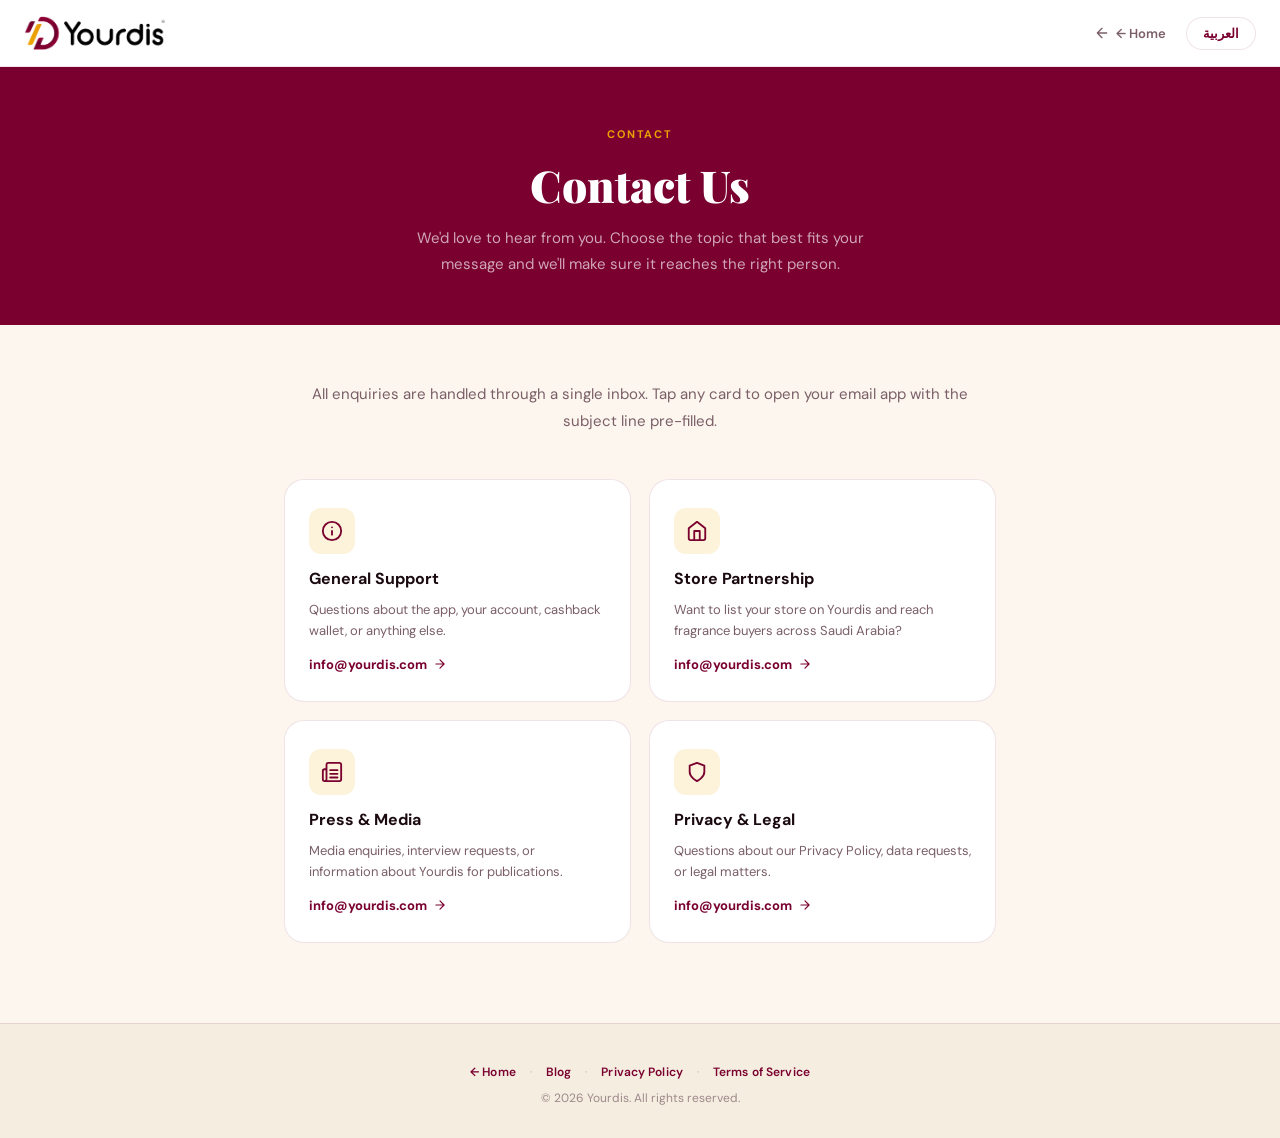
==== contact-us.html @ 411a7aba "Add files via upload" ====
<!DOCTYPE html>
<html lang="en" dir="ltr" prefix="og: https://ogp.me/ns#">
<head>
<meta charset="UTF-8" />
<meta name="viewport" content="width=device-width, initial-scale=1.0" />
<title>Contact Us – Yourdis | تواصل معنا</title>
<meta name="description" content="Get in touch with Yourdis — support, store partnership, press, or legal inquiries." />
<meta name="robots" content="index, follow" />
<link rel="canonical" href="https://yourdis.com/contact-us/" />
<meta property="og:type" content="website" />
<meta property="og:url" content="https://yourdis.com/contact-us/" />
<meta property="og:title" content="Contact Us – Yourdis" />
<meta property="og:description" content="Get in touch with Yourdis — support, store partnership, press, or legal inquiries." />
<meta property="og:image" content="https://yourdis.com/og-image.png" />
<link rel="icon" type="image/png" href="icon_Light.png" />
<link rel="apple-touch-icon" href="icon_Light.png" />
<link rel="alternate" hreflang="en" href="https://yourdis.com/contact-us/" />
<link rel="alternate" hreflang="ar" href="https://yourdis.com/contact-us/" />
<link rel="alternate" hreflang="x-default" href="https://yourdis.com/contact-us/" />
<link rel="preconnect" href="https://fonts.googleapis.com" />
<link rel="preconnect" href="https://fonts.gstatic.com" crossorigin />
<link href="https://fonts.googleapis.com/css2?family=Playfair+Display:wght@700;900&family=DM+Sans:wght@400;500;600&family=Cairo:wght@400;600;700;900&display=swap" rel="stylesheet" />

<script src="translations.js"></script>

<style>
/* ══════════════════════════════════════════
   YOURDIS — SHARED STYLESHEET
   Used by all pages. Page-specific rules are
   grouped at the bottom.
══════════════════════════════════════════ */

/* ─── Tokens ─── */
:root {
  --crimson: #79002F;
  --gold: #EAA005;
  --gold-pale: #fdf3da;
  --cream: #FDF6EE;
  --parchment: #F5EDE0;
  --cashback-bg: #F7EFE5;
  --ink: #1a0a0f;
  --muted: #7a5f68;
  --border: rgba(121,0,47,0.11);
  --white: #ffffff;
  --radius: 20px;
  --radius-sm: 12px;
}

/* ─── Reset & Base ─── */
*, *::before, *::after { box-sizing: border-box; margin: 0; padding: 0; }
html { scroll-behavior: smooth; }
body { font-family: 'DM Sans', sans-serif; background: var(--cream); color: var(--ink); overflow-x: hidden; }
body.ar { font-family: 'Cairo', sans-serif; direction: rtl; }
img { display: block; max-width: 100%; }
a { text-decoration: none; color: inherit; }
button { cursor: pointer; border: none; background: none; font-family: inherit; }

/* ─── Lang toggle (landing) ─── */
#lang-toggle {
  position: fixed; top: 20px; right: 24px; z-index: 1000;
  background: var(--white); border: 1.5px solid var(--border);
  border-radius: 50px; padding: 8px 18px;
  font-size: 13px; font-weight: 600; color: var(--crimson);
  box-shadow: 0 2px 14px rgba(121,0,47,0.10);
  transition: background 0.2s, color 0.2s;
}
body.ar #lang-toggle { right: auto; left: 24px; }
#lang-toggle:hover { background: var(--crimson); color: #fff; }

/* ─── Shared Nav (inner pages) ─── */
.site-nav {
  background: var(--white); border-bottom: 1.5px solid var(--border);
  padding: 16px 24px;
  display: flex; justify-content: space-between; align-items: center;
  position: sticky; top: 0; z-index: 100;
}
.site-nav .nav-logo img { height: 34px; width: auto; display: block; }
.site-nav .nav-right { display: flex; align-items: center; gap: 20px; }
.nav-back {
  display: flex; align-items: center; gap: 6px;
  font-size: 13px; font-weight: 600; color: var(--muted);
  cursor: pointer; transition: color 0.2s;
  background: none; border: none; font-family: inherit;
}
.nav-back:hover { color: var(--crimson); }
.nav-back svg { width: 16px; height: 16px; }
.nav-lang-toggle {
  background: var(--white); border: 1.5px solid var(--border);
  border-radius: 50px; padding: 7px 16px;
  font-size: 13px; font-weight: 600; color: var(--crimson);
  transition: background 0.2s, color 0.2s;
}
.nav-lang-toggle:hover { background: var(--crimson); color: #fff; }

/* ─── Shared Sections ─── */
section { padding: 100px 24px; }
.container { max-width: 1100px; margin: 0 auto; }
.section-label {
  font-size: 11px; font-weight: 700; letter-spacing: 0.18em;
  text-transform: uppercase; color: var(--gold); margin-bottom: 14px;
}
.section-title {
  font-family: 'Playfair Display', serif;
  font-size: clamp(28px, 5vw, 48px); font-weight: 900;
  line-height: 1.15; color: var(--ink); margin-bottom: 18px;
}
body.ar .section-title { font-family: 'Cairo', sans-serif; line-height: 1.4; }
.section-sub { font-size: 16px; color: var(--muted); line-height: 1.75; max-width: 520px; }

/* ─── Animations ─── */
.fade-up { opacity: 0; transform: translateY(26px); transition: opacity 0.7s ease, transform 0.7s ease; }
.fade-up.visible { opacity: 1; transform: translateY(0); }
.fade-up-d1 { transition-delay: 0.10s; }
.fade-up-d2 { transition-delay: 0.20s; }
.fade-up-d3 { transition-delay: 0.30s; }
.fade-up-d4 { transition-delay: 0.40s; }

/* ─── Shared Footer ─── */
.site-footer { background: var(--parchment); border-top: 1.5px solid var(--border); padding: 40px 24px 32px; }
.footer-top { display: flex; justify-content: space-between; align-items: center; gap: 20px; flex-wrap: wrap; padding-bottom: 24px; border-bottom: 1px solid var(--border); margin-bottom: 24px; }
.footer-logo img { height: 36px; width: auto; display: block; }
.footer-socials { display: flex; align-items: center; gap: 10px; }
.footer-social-link { display: flex; align-items: center; justify-content: center; width: 38px; height: 38px; background: var(--white); border: 1.5px solid var(--border); border-radius: 50%; color: var(--muted); transition: background 0.2s, color 0.2s, border-color 0.2s, transform 0.2s; }
.footer-social-link:hover { background: var(--crimson); border-color: var(--crimson); color: #fff; transform: translateY(-2px); }
.footer-social-link svg { width: 16px; height: 16px; display: block; }
.footer-bottom { display: flex; justify-content: space-between; align-items: center; gap: 16px; flex-wrap: wrap; }
.footer-links { display: flex; gap: 24px; flex-wrap: wrap; }
.footer-links a, .footer-links button { font-size: 13px; color: var(--muted); transition: color 0.2s; background: none; border: none; font-family: inherit; cursor: pointer; padding: 0; }
.footer-links a:hover, .footer-links button:hover { color: var(--crimson); }
.footer-copy { font-size: 12px; color: var(--muted); opacity: 0.7; }
.footer-quick-links { display: flex; flex-wrap: wrap; align-items: center; gap: 6px 14px; }
.footer-quick-links a, .footer-quick-links button {
  font-size: 12px; font-weight: 600; color: var(--crimson);
  background: none; border: none; font-family: inherit;
  cursor: pointer; padding: 0; transition: opacity 0.2s;
  letter-spacing: 0.01em; white-space: nowrap;
}
.footer-quick-links a:hover, .footer-quick-links button:hover { opacity: 0.65; }
.footer-quick-sep { color: rgba(121,0,47,0.25); font-size: 12px; user-select: none; line-height: 1; }

/* ══════════════════════════════════════════
   LANDING PAGE
══════════════════════════════════════════ */
.hero {
  min-height: 100svh; background: var(--cream);
  position: relative; overflow: hidden;
  display: flex; flex-direction: column;
  align-items: center; justify-content: center;
  padding: 80px 24px;
}
.hero::before { content: ''; position: absolute; width: 820px; height: 820px; border-radius: 50%; border: 1.5px solid rgba(121,0,47,0.09); top: -280px; right: -220px; pointer-events: none; }
.hero::after { content: ''; position: absolute; width: 520px; height: 520px; border-radius: 50%; background: radial-gradient(circle, rgba(234,160,5,0.07) 0%, transparent 70%); bottom: -80px; left: -80px; pointer-events: none; }
.hero-ring { position: absolute; width: 1100px; height: 1100px; border-radius: 50%; border: 1px solid rgba(121,0,47,0.05); top: 50%; left: 50%; transform: translate(-50%,-50%); pointer-events: none; }
.hero-ring2 { position: absolute; width: 700px; height: 700px; border-radius: 50%; border: 1px solid rgba(234,160,5,0.10); top: 50%; left: 50%; transform: translate(-50%,-50%); pointer-events: none; }
.hero-logo { position: relative; z-index: 2; margin-bottom: 40px; }
.hero-logo img { height: 48px; width: auto; display: block; }
.hero-eyebrow { position: relative; z-index: 2; font-size: 11px; font-weight: 700; letter-spacing: 0.18em; text-transform: uppercase; color: var(--gold); margin-bottom: 18px; }
.hero-headline { position: relative; z-index: 2; font-family: 'Playfair Display', serif; font-size: clamp(36px, 7vw, 72px); font-weight: 900; color: var(--crimson); text-align: center; line-height: 1.1; max-width: 780px; margin-bottom: 22px; }
.hero-headline em { font-style: italic; color: var(--gold); }
body.ar .hero-headline { font-family: 'Cairo', sans-serif; line-height: 1.3; }
.hero-sub { position: relative; z-index: 2; font-size: clamp(15px, 2.5vw, 18px); color: var(--muted); text-align: center; max-width: 500px; line-height: 1.75; margin-bottom: 40px; }
.hero-cta-group { position: relative; z-index: 2; display: flex; gap: 14px; flex-wrap: wrap; justify-content: center; margin-bottom: 60px; }
.btn-primary { display: flex; align-items: center; gap: 10px; background: var(--crimson); color: #fff; padding: 16px 30px; border-radius: 50px; font-size: 15px; font-weight: 700; box-shadow: 0 4px 24px rgba(121,0,47,0.30); transition: transform 0.2s, box-shadow 0.2s; }
.btn-primary:hover { transform: translateY(-2px); box-shadow: 0 8px 32px rgba(121,0,47,0.40); }
.btn-secondary { display: flex; align-items: center; gap: 10px; background: var(--white); color: var(--crimson); padding: 16px 30px; border-radius: 50px; font-size: 15px; font-weight: 600; border: 1.5px solid var(--border); box-shadow: 0 2px 12px rgba(121,0,47,0.07); transition: background 0.2s, color 0.2s; }
.btn-secondary:hover { background: var(--crimson); color: #fff; }
.hero-stats { position: relative; z-index: 2; display: flex; flex-wrap: wrap; justify-content: center; background: var(--white); border-radius: 20px; border: 1.5px solid var(--border); box-shadow: 0 4px 28px rgba(121,0,47,0.08); overflow: hidden; }
.stat-item { text-align: center; padding: 24px 36px; border-inline-end: 1.5px solid var(--border); }
.stat-item:last-child { border-inline-end: none; }
.stat-number { font-family: 'Playfair Display', serif; font-size: 28px; font-weight: 900; color: var(--crimson); display: block; }
.stat-label { font-size: 12px; color: var(--muted); font-weight: 500; margin-top: 3px; }
.scroll-hint { position: absolute; bottom: 26px; left: 50%; transform: translateX(-50%); z-index: 2; display: flex; flex-direction: column; align-items: center; gap: 6px; opacity: 0.35; }
.scroll-hint span { font-size: 10px; color: var(--crimson); letter-spacing: 0.12em; }
.scroll-dot { width: 1.5px; height: 34px; background: linear-gradient(to bottom, var(--crimson), transparent); animation: scrollDot 1.8s ease-in-out infinite; }
@keyframes scrollDot { 0%,100% { opacity:0; transform:scaleY(0.3); transform-origin:top; } 50% { opacity:1; transform:scaleY(1); } }

.stores-section { background: var(--white); padding: 64px 0; overflow: hidden; }
.stores-label { text-align: center; font-size: 11px; font-weight: 700; letter-spacing: 0.18em; text-transform: uppercase; color: var(--muted); margin-bottom: 30px; padding: 0 24px; }
.marquee-wrap { overflow: hidden; -webkit-mask-image: linear-gradient(to right, transparent, black 10%, black 90%, transparent); mask-image: linear-gradient(to right, transparent, black 10%, black 90%, transparent); direction: ltr; }
.marquee-track { display: flex; animation: marquee 40s linear infinite; width: max-content; will-change: transform; direction: ltr; }
@keyframes marquee { from { transform: translateX(0); } to { transform: translateX(-50%); } }
.store-pill { display: flex; align-items: center; gap: 9px; background: var(--cream); border: 1.5px solid var(--border); padding: 10px 18px; border-radius: 50px; white-space: nowrap; flex-shrink: 0; margin-right: 14px; transition: border-color 0.2s, background 0.2s; }
.store-pill:hover { border-color: var(--gold); background: var(--gold-pale); }
.store-pill-dot { width: 6px; height: 6px; border-radius: 50%; background: var(--gold); flex-shrink: 0; }
.store-pill-name { font-size: 13px; font-weight: 600; color: var(--ink); }

.how-section { background: var(--cream); }
.how-grid { display: grid; grid-template-columns: repeat(auto-fit, minmax(240px, 1fr)); gap: 22px; margin-top: 54px; }
.how-card { background: var(--white); border-radius: var(--radius); padding: 34px 26px; position: relative; overflow: hidden; border: 1.5px solid var(--border); transition: transform 0.3s, box-shadow 0.3s; }
.how-card:hover { transform: translateY(-5px); box-shadow: 0 18px 52px rgba(121,0,47,0.09); }
.how-step-num { font-family: 'Playfair Display', serif; font-size: 60px; font-weight: 900; color: rgba(121,0,47,0.06); line-height: 1; position: absolute; top: 12px; right: 16px; }
body.ar .how-step-num { right: auto; left: 16px; }
.how-icon { width: 48px; height: 48px; background: var(--crimson); border-radius: 13px; display: flex; align-items: center; justify-content: center; margin-bottom: 20px; }
.how-icon svg { width: 22px; height: 22px; color: #fff; }
.how-card h3 { font-size: 17px; font-weight: 700; margin-bottom: 10px; color: var(--ink); }
body.ar .how-card h3 { font-family: 'Cairo', sans-serif; }
.how-card p { font-size: 14px; color: var(--muted); line-height: 1.72; }

.features-section { background: var(--white); }
.features-grid { display: grid; grid-template-columns: 1fr 1fr; gap: 20px; margin-top: 54px; }
.feat-card { background: var(--cream); border-radius: var(--radius); padding: 32px 28px; border: 1.5px solid var(--border); transition: box-shadow 0.3s; }
.feat-card:hover { box-shadow: 0 12px 40px rgba(121,0,47,0.08); }
.feat-card.featured { background: var(--crimson); border-color: transparent; grid-column: span 2; display: grid; grid-template-columns: 1fr 1fr; gap: 44px; align-items: center; }
.feat-card.sell { background: linear-gradient(135deg, #FEF8EC, #FDF3D5); border-color: rgba(234,160,5,0.25); grid-column: span 2; display: grid; grid-template-columns: 1fr 1fr; gap: 44px; align-items: center; }
.feat-card.history { background: #2A1520; border-color: transparent; grid-column: span 2; display: grid; grid-template-columns: 1fr 1fr; gap: 44px; align-items: center; }
.feat-icon { width: 50px; height: 50px; background: var(--gold-pale); border-radius: 13px; display: flex; align-items: center; justify-content: center; margin-bottom: 20px; }
.feat-icon svg { width: 23px; height: 23px; color: var(--crimson); }
.feat-card.featured .feat-icon { background: rgba(234,160,5,0.18); }
.feat-card.featured .feat-icon svg { color: var(--gold); }
.feat-card.sell .feat-icon { background: rgba(234,160,5,0.22); }
.feat-card.sell .feat-icon svg { color: var(--crimson); }
.feat-card.history .feat-icon { background: rgba(234,160,5,0.12); }
.feat-card.history .feat-icon svg { color: var(--gold); }
.feat-card h3 { font-size: 18px; font-weight: 700; margin-bottom: 12px; color: var(--ink); }
body.ar .feat-card h3 { font-family: 'Cairo', sans-serif; }
.feat-card.featured h3, .feat-card.history h3 { color: #fff; }
.feat-card p { font-size: 14px; color: var(--muted); line-height: 1.75; }
.feat-card.featured p { color: rgba(255,255,255,0.68); }
.feat-card.history p { color: rgba(255,255,255,0.60); }
.compare-mock { background: rgba(255,255,255,0.08); border-radius: var(--radius-sm); padding: 18px; border: 1px solid rgba(255,255,255,0.12); }
.compare-mock-label { font-size: 10px; color: rgba(255,255,255,0.40); letter-spacing: 0.08em; text-transform: uppercase; margin-bottom: 12px; }
.compare-mock-row { display: flex; align-items: center; justify-content: space-between; padding: 11px 13px; border-radius: 10px; margin-bottom: 7px; font-size: 13px; }
.compare-mock-row:last-child { margin-bottom: 0; }
.compare-mock-row.best { background: rgba(234,160,5,0.17); border: 1px solid rgba(234,160,5,0.28); }
.compare-mock-row.regular { background: rgba(255,255,255,0.06); }
.store-dot { width: 7px; height: 7px; border-radius: 50%; background: rgba(255,255,255,0.28); flex-shrink: 0; }
.compare-mock-row.best .store-dot { background: var(--gold); }
.store-name { color: rgba(255,255,255,0.65); flex: 1; margin: 0 10px; }
.compare-mock-row.best .store-name { color: #fff; font-weight: 600; }
.store-price { color: rgba(255,255,255,0.50); font-weight: 500; }
.compare-mock-row.best .store-price { color: #fff; font-weight: 700; }
.best-badge { background: var(--gold); color: var(--ink); font-size: 9px; font-weight: 700; padding: 2px 8px; border-radius: 20px; letter-spacing: 0.05em; margin-inline-start: 8px; }
.sell-mock { background: var(--white); border-radius: var(--radius-sm); padding: 20px; border: 1.5px solid rgba(234,160,5,0.22); }
.sell-mock-header { display: flex; align-items: center; gap: 10px; margin-bottom: 16px; padding-bottom: 14px; border-bottom: 1px solid rgba(121,0,47,0.09); }
.sell-mock-avatar { width: 34px; height: 34px; background: var(--gold-pale); border-radius: 50%; display: flex; align-items: center; justify-content: center; font-size: 13px; font-weight: 700; color: var(--crimson); }
.sell-mock-username { font-size: 13px; font-weight: 600; color: var(--ink); }
.sell-mock-badge { background: rgba(234,160,5,0.14); color: #9a6e00; font-size: 10px; font-weight: 700; padding: 2px 9px; border-radius: 20px; margin-inline-start: auto; }
.sell-mock-city { font-size: 11px; color: var(--muted); }
.sell-mock-body { font-size: 13px; color: var(--ink); line-height: 1.6; margin-bottom: 14px; }
.sell-mock-price { font-family: 'Playfair Display', serif; font-size: 22px; font-weight: 900; color: var(--crimson); margin-bottom: 14px; }
.sell-mock-perks { display: flex; flex-direction: column; gap: 7px; }
.sell-perk { display: flex; align-items: center; gap: 8px; font-size: 12px; font-weight: 600; color: #16a34a; }
.sell-perk svg { width: 14px; height: 14px; flex-shrink: 0; }
.data-tags { display: flex; flex-wrap: wrap; gap: 7px; margin-top: 18px; }
.data-tag { display: flex; align-items: center; gap: 5px; background: rgba(121,0,47,0.07); border: 1px solid rgba(121,0,47,0.11); padding: 5px 11px; border-radius: 20px; font-size: 11px; font-weight: 600; color: var(--crimson); }
.data-tag svg { width: 11px; height: 11px; flex-shrink: 0; }
.history-chart { background: rgba(255,255,255,0.04); border-radius: var(--radius-sm); padding: 20px; border: 1px solid rgba(255,255,255,0.09); }
.chart-header { display: flex; justify-content: space-between; align-items: flex-start; margin-bottom: 16px; }
.chart-title { font-size: 10px; color: rgba(255,255,255,0.35); letter-spacing: 0.08em; text-transform: uppercase; margin-bottom: 5px; }
.chart-price { font-family: 'Playfair Display', serif; font-size: 24px; font-weight: 900; color: var(--gold); }
.chart-change { font-size: 11px; color: #4ade80; font-weight: 600; }
.chart-note { font-size: 10px; color: rgba(255,255,255,0.28); margin-top: 3px; }
.chart-body { height: 68px; }
.chart-body svg { width: 100%; height: 100%; }
.chart-labels { display: flex; justify-content: space-between; margin-top: 8px; }
.chart-labels span { font-size: 10px; color: rgba(255,255,255,0.28); }
.cashback-section { background: var(--cashback-bg); position: relative; overflow: hidden; }
.cashback-section::before { content: ''; position: absolute; width: 600px; height: 600px; border-radius: 50%; background: radial-gradient(circle, rgba(234,160,5,0.10) 0%, transparent 70%); top: -160px; right: -160px; pointer-events: none; }
.cashback-inner { display: grid; grid-template-columns: 1fr 1fr; gap: 80px; align-items: center; }
.cashback-inner .section-title { color: var(--ink); }
.cashback-inner .section-sub { color: var(--muted); }
.cashback-wallet { background: var(--white); border-radius: var(--radius); border: 1.5px solid var(--border); box-shadow: 0 6px 36px rgba(121,0,47,0.09); padding: 30px; }
.wallet-header { display: flex; justify-content: space-between; align-items: flex-start; margin-bottom: 22px; }
.wallet-label { font-size: 10px; color: var(--muted); letter-spacing: 0.12em; text-transform: uppercase; margin-bottom: 6px; }
.wallet-balance { font-family: 'Playfair Display', serif; font-size: 38px; font-weight: 900; color: var(--crimson); line-height: 1; }
.wallet-sub { font-size: 11px; color: var(--muted); margin-top: 5px; }
.wallet-icon { color: var(--gold); opacity: 0.65; }
.wallet-txns { display: flex; flex-direction: column; gap: 8px; }
.txn-row { display: flex; justify-content: space-between; align-items: center; padding: 11px 13px; background: var(--cream); border-radius: 10px; font-size: 13px; border: 1px solid var(--border); }
.txn-name { color: var(--muted); }
.txn-amount { color: var(--crimson); font-weight: 700; }
.cashback-perks { display: flex; flex-direction: column; gap: 14px; margin-top: 28px; }
.perk { display: flex; gap: 12px; align-items: flex-start; }
.perk-dot { width: 7px; height: 7px; background: var(--gold); border-radius: 50%; margin-top: 7px; flex-shrink: 0; }
.perk p { font-size: 14px; color: var(--muted); line-height: 1.65; }
.community-section { background: var(--cream); }
.community-inner { display: grid; grid-template-columns: 1fr 1fr; gap: 80px; align-items: center; }
.community-posts { display: flex; flex-direction: column; gap: 12px; }
.comm-post { background: var(--white); border-radius: var(--radius-sm); padding: 18px 20px; border: 1.5px solid var(--border); transition: box-shadow 0.2s; }
.comm-post:hover { box-shadow: 0 8px 28px rgba(121,0,47,0.08); }
.comm-post-header { display: flex; justify-content: space-between; align-items: center; margin-bottom: 10px; }
.comm-badge { font-size: 10px; font-weight: 700; padding: 3px 10px; border-radius: 20px; letter-spacing: 0.05em; }
.comm-badge.inquiry { background: rgba(121,0,47,0.09); color: var(--crimson); }
.comm-badge.sale { background: rgba(234,160,5,0.14); color: #9a6e00; }
.comm-badge.article { background: rgba(30,100,200,0.09); color: #1a5cbf; }
.comm-post-user { font-size: 12px; color: var(--muted); font-weight: 500; }
.comm-post-text { font-size: 14px; color: var(--ink); line-height: 1.6; margin-bottom: 10px; }
.comm-post-footer { display: flex; gap: 16px; font-size: 12px; color: var(--muted); }
.ai-section { background: var(--white); }
.ai-inner { display: grid; grid-template-columns: 1fr 1fr; gap: 80px; align-items: center; }
.ai-chat-mock { background: var(--cream); border-radius: var(--radius); padding: 24px; border: 1.5px solid var(--border); }
.ai-chat-header { display: flex; align-items: center; gap: 12px; padding-bottom: 17px; border-bottom: 1px solid var(--border); margin-bottom: 17px; }
.ai-avatar { width: 42px; height: 42px; background: var(--white); border-radius: 50%; overflow: hidden; display: flex; align-items: center; justify-content: center; border: 1.5px solid var(--border); flex-shrink: 0; }
.ai-avatar img { width: 28px; height: 28px; object-fit: contain; }
.ai-name { font-weight: 700; font-size: 15px; color: var(--ink); }
.ai-status { font-size: 11px; color: #16a34a; font-weight: 600; }
.ai-bubble { padding: 13px 16px; border-radius: 16px; font-size: 13.5px; line-height: 1.65; margin-bottom: 10px; max-width: 92%; }
.ai-bubble.assistant { background: var(--white); border: 1px solid var(--border); border-bottom-left-radius: 4px; color: var(--ink); }
body.ar .ai-bubble.assistant { border-bottom-left-radius: 16px; border-bottom-right-radius: 4px; }
.ai-bubble.user { background: var(--crimson); color: #fff; margin-left: auto; border-bottom-right-radius: 4px; }
body.ar .ai-bubble.user { margin-left: 0; margin-right: auto; border-bottom-right-radius: 16px; border-bottom-left-radius: 4px; }
.install-section { background: var(--parchment); text-align: center; position: relative; overflow: hidden; border-top: 1.5px solid rgba(121,0,47,0.08); }
.install-section::before { content: ''; position: absolute; inset: 0; background: url("data:image/svg+xml,%3Csvg width='60' height='60' viewBox='0 0 60 60' xmlns='http://www.w3.org/2000/svg'%3E%3Ccircle cx='30' cy='30' r='1' fill='%2379002F' fill-opacity='0.04'/%3E%3C/svg%3E"); pointer-events: none; }
.install-logo { margin: 0 auto 32px; display: inline-flex; align-items: center; justify-content: center; }
.install-logo img { height: 48px; width: auto; display: block; }
.install-logo-wrap { text-align: center; margin-bottom: 32px; }
.install-section .section-title { color: var(--crimson); }
.install-section .section-sub { color: var(--muted); max-width: 440px; margin: 0 auto 40px; }
.install-btns { display: flex; justify-content: center; gap: 14px; flex-wrap: wrap; }
.install-btn { display: flex; align-items: center; gap: 12px; background: var(--crimson); color: #fff; padding: 14px 26px; border-radius: 14px; font-weight: 700; font-size: 14px; font-family: inherit; box-shadow: 0 4px 20px rgba(121,0,47,0.25); transition: transform 0.2s, box-shadow 0.2s; }
.install-btn:hover { transform: translateY(-3px); box-shadow: 0 10px 32px rgba(121,0,47,0.35); }
.install-btn svg { width: 26px; height: 26px; flex-shrink: 0; }
.install-btn span { display: flex; flex-direction: column; text-align: start; }
.install-btn small { font-size: 10px; font-weight: 400; opacity: 0.70; }
.install-btn strong { font-size: 15px; }

/* ══════════════════════════════════════════
   LEGAL PAGES (privacy, terms)
══════════════════════════════════════════ */
.doc-hero { background: var(--crimson); padding: 60px 24px 48px; text-align: center; }
.doc-hero-label { font-size: 11px; font-weight: 700; letter-spacing: 0.18em; text-transform: uppercase; color: var(--gold); margin-bottom: 14px; }
.doc-hero-title { font-family: 'Playfair Display', serif; font-size: clamp(28px, 5vw, 44px); font-weight: 900; color: #fff; margin-bottom: 12px; }
body.ar .doc-hero-title { font-family: 'Cairo', sans-serif; }
.doc-hero-date { font-size: 13px; color: rgba(255,255,255,0.55); }
.doc-content { max-width: 760px; margin: 0 auto; padding: 60px 24px 80px; }
.doc-intro { background: var(--white); border-radius: 16px; padding: 28px 32px; border: 1.5px solid var(--border); margin-bottom: 48px; font-size: 15px; color: var(--muted); line-height: 1.8; }
.doc-section { margin-bottom: 44px; }
.doc-section-header { display: flex; align-items: baseline; gap: 14px; margin-bottom: 16px; padding-bottom: 12px; border-bottom: 1.5px solid var(--border); }
.doc-section-number { font-size: 11px; font-weight: 700; letter-spacing: 0.14em; text-transform: uppercase; color: var(--gold); white-space: nowrap; flex-shrink: 0; }
.doc-section h2 { font-family: 'Playfair Display', serif; font-size: clamp(17px, 3vw, 22px); font-weight: 900; color: var(--crimson); margin: 0; padding: 0; border: none; }
body.ar .doc-section h2 { font-family: 'Cairo', sans-serif; }
.doc-section p { font-size: 15px; color: var(--ink); margin-bottom: 14px; line-height: 1.8; }
.doc-section p:last-child { margin-bottom: 0; }
.doc-list { list-style: none; padding: 0; margin: 14px 0; display: flex; flex-direction: column; gap: 10px; }
.doc-list li { display: flex; gap: 12px; align-items: flex-start; font-size: 15px; color: var(--ink); line-height: 1.75; }
.doc-list li::before { content: ''; width: 6px; height: 6px; border-radius: 50%; background: var(--gold); flex-shrink: 0; margin-top: 9px; }
.doc-highlight { background: var(--gold-pale); border-radius: 12px; padding: 18px 22px; margin: 18px 0; font-size: 14px; color: var(--ink); line-height: 1.75; border-inline-start: 3px solid var(--gold); }
.doc-warning { background: rgba(121,0,47,0.05); border-radius: 12px; padding: 18px 22px; margin: 18px 0; font-size: 14px; color: var(--ink); line-height: 1.75; border-inline-start: 3px solid var(--crimson); }
.doc-link { color: var(--crimson); }
.doc-link:hover { text-decoration: underline; }
.doc-contact-box { background: var(--white); border-radius: 16px; padding: 28px 32px; border: 1.5px solid var(--border); margin-top: 48px; text-align: center; }
.doc-contact-box p { font-size: 14px; color: var(--muted); margin-bottom: 6px; }
.doc-contact-box a { font-size: 16px; font-weight: 700; color: var(--crimson); }

/* ══════════════════════════════════════════
   CONTACT PAGE
══════════════════════════════════════════ */
.contact-hero { background: var(--crimson); padding: 60px 24px 48px; text-align: center; }
.contact-hero-label { font-size: 11px; font-weight: 700; letter-spacing: 0.18em; text-transform: uppercase; color: var(--gold); margin-bottom: 14px; }
.contact-hero-title { font-family: 'Playfair Display', serif; font-size: clamp(28px, 5vw, 44px); font-weight: 900; color: #fff; margin-bottom: 12px; }
body.ar .contact-hero-title { font-family: 'Cairo', sans-serif; }
.contact-hero-sub { font-size: 15px; color: rgba(255,255,255,0.65); max-width: 460px; margin: 0 auto; line-height: 1.7; }
.contact-content { max-width: 760px; margin: 0 auto; padding: 56px 24px 80px; }
.contact-intro { font-size: 15px; color: var(--muted); line-height: 1.8; margin-bottom: 44px; text-align: center; }
.contact-cards { display: grid; grid-template-columns: 1fr 1fr; gap: 18px; }
.contact-card { background: var(--white); border-radius: var(--radius); padding: 28px 24px; border: 1.5px solid var(--border); display: flex; flex-direction: column; gap: 10px; transition: box-shadow 0.2s, transform 0.2s; text-decoration: none; }
.contact-card:hover { box-shadow: 0 12px 40px rgba(121,0,47,0.10); transform: translateY(-3px); }
.contact-card-icon { width: 46px; height: 46px; border-radius: 12px; background: var(--gold-pale); display: flex; align-items: center; justify-content: center; margin-bottom: 4px; }
.contact-card-icon svg { width: 22px; height: 22px; color: var(--crimson); }
.contact-card-title { font-size: 16px; font-weight: 700; color: var(--ink); }
body.ar .contact-card-title { font-family: 'Cairo', sans-serif; }
.contact-card-desc { font-size: 13px; color: var(--muted); line-height: 1.65; flex: 1; }
.contact-card-action { display: inline-flex; align-items: center; gap: 6px; font-size: 13px; font-weight: 700; color: var(--crimson); margin-top: 4px; }
.contact-card-action svg { width: 14px; height: 14px; }

/* ══════════════════════════════════════════
   RESPONSIVE
══════════════════════════════════════════ */
@media (max-width: 768px) {
  .cashback-inner,
  .community-inner,
  .ai-inner { grid-template-columns: 1fr; gap: 40px; }
}
@media (max-width: 700px) {
  section { padding: 72px 20px; }
  .hero-cta-group { flex-direction: column; align-items: center; }
  .btn-primary, .btn-secondary { width: 100%; max-width: 320px; justify-content: center; }
  .hero-stats { flex-direction: column; }
  .stat-item { border-inline-end: none !important; border-bottom: 1.5px solid var(--border); }
  .stat-item:last-child { border-bottom: none; }
  .features-grid { grid-template-columns: 1fr; }
  .feat-card.featured, .feat-card.sell, .feat-card.history { grid-column: span 1; grid-template-columns: 1fr; }
  .contact-cards { grid-template-columns: 1fr; }
  .site-footer { padding: 32px 20px 24px; }
  .footer-top { flex-direction: column; align-items: center; text-align: center; }
  .footer-bottom { flex-direction: column; align-items: center; gap: 10px; text-align: center; }
  .footer-quick-links { justify-content: center; }
  .footer-links { justify-content: center; }
}

</style>
</head>
<body class="en">
<script>
/**
 * Yourdis — i18n Engine
 * ─────────────────────────────────────────
 * Reads from the global `translations` object (translations.js).
 * Used by all pages.
 */

let currentLang = localStorage.getItem('yd_lang') || 'en';

function t(key) {
  const entry = translations[key];
  if (!entry) { console.warn('[i18n] missing key:', key); return key; }
  return entry[currentLang] ?? entry['en'] ?? key;
}

function applyTranslations() {
  document.querySelectorAll('[data-i18n]').forEach(el => {
    el.innerHTML = t(el.dataset.i18n);
  });
}

function applyLang() {
  const isAr = currentLang === 'ar';
  document.documentElement.lang = currentLang;
  document.documentElement.dir = isAr ? 'rtl' : 'ltr';
  document.body.classList.toggle('ar', isAr);
  document.body.classList.toggle('en', !isAr);
  applyTranslations();
  // Update any visible lang toggles
  document.querySelectorAll('.js-lang-toggle').forEach(el => {
    el.textContent = isAr ? 'English' : 'العربية';
  });
}

function toggleLang() {
  currentLang = currentLang === 'en' ? 'ar' : 'en';
  localStorage.setItem('yd_lang', currentLang);
  applyLang();
  // If page has a marquee, rebuild it
  if (typeof buildMarquee === 'function') buildMarquee();
}

</script>

<nav class="site-nav">
  <a class="nav-logo" href="index.html"><img src="logo_Light.png" alt="Yourdis" /></a>
  <div class="nav-right">
    <a class="nav-back" href="index.html">
      <svg viewBox="0 0 24 24" fill="none" stroke="currentColor" stroke-width="2" stroke-linecap="round" stroke-linejoin="round"><path d="M19 12H5M12 5l-7 7 7 7"/></svg>
      <span data-i18n="nav_back_home"></span>
    </a>
    <button class="nav-lang-toggle js-lang-toggle" onclick="toggleLang()"></button>
  </div>
</nav>

<div class="contact-hero">
  <p class="contact-hero-label" data-i18n="contact_label"></p>
  <h1 class="contact-hero-title" data-i18n="contact_title"></h1>
  <p class="contact-hero-sub" data-i18n="contact_sub"></p>
</div>

<div class="contact-content">
  <p class="contact-intro" data-i18n="contact_intro"></p>
  <div class="contact-cards">

    <a href="mailto:info@yourdis.com?subject=Support%20Request%20%E2%80%93%20Yourdis" class="contact-card">
      <div class="contact-card-icon"><svg viewBox="0 0 24 24" fill="none" stroke="currentColor" stroke-width="2" stroke-linecap="round" stroke-linejoin="round"><circle cx="12" cy="12" r="10"/><path d="M12 16v-4M12 8h.01"/></svg></div>
      <div class="contact-card-title" data-i18n="contact_card1_title"></div>
      <div class="contact-card-desc" data-i18n="contact_card1_desc"></div>
      <div class="contact-card-action"><span>info@yourdis.com</span><svg viewBox="0 0 24 24" fill="none" stroke="currentColor" stroke-width="2" stroke-linecap="round" stroke-linejoin="round"><path d="M5 12h14M12 5l7 7-7 7"/></svg></div>
    </a>

    <a href="mailto:info@yourdis.com?subject=Store%20Partnership%20Inquiry" class="contact-card">
      <div class="contact-card-icon"><svg viewBox="0 0 24 24" fill="none" stroke="currentColor" stroke-width="2" stroke-linecap="round" stroke-linejoin="round"><path d="M3 9l9-7 9 7v11a2 2 0 0 1-2 2H5a2 2 0 0 1-2-2z"/><polyline points="9 22 9 12 15 12 15 22"/></svg></div>
      <div class="contact-card-title" data-i18n="contact_card2_title"></div>
      <div class="contact-card-desc" data-i18n="contact_card2_desc"></div>
      <div class="contact-card-action"><span>info@yourdis.com</span><svg viewBox="0 0 24 24" fill="none" stroke="currentColor" stroke-width="2" stroke-linecap="round" stroke-linejoin="round"><path d="M5 12h14M12 5l7 7-7 7"/></svg></div>
    </a>

    <a href="mailto:info@yourdis.com?subject=Press%20Inquiry" class="contact-card">
      <div class="contact-card-icon"><svg viewBox="0 0 24 24" fill="none" stroke="currentColor" stroke-width="2" stroke-linecap="round" stroke-linejoin="round"><path d="M4 22h16a2 2 0 0 0 2-2V4a2 2 0 0 0-2-2H8a2 2 0 0 0-2 2v16a2 2 0 0 1-2 2zm0 0a2 2 0 0 1-2-2v-9c0-1.1.9-2 2-2h2"/><path d="M18 14h-8M18 10h-8M18 18h-8"/></svg></div>
      <div class="contact-card-title" data-i18n="contact_card3_title"></div>
      <div class="contact-card-desc" data-i18n="contact_card3_desc"></div>
      <div class="contact-card-action"><span>info@yourdis.com</span><svg viewBox="0 0 24 24" fill="none" stroke="currentColor" stroke-width="2" stroke-linecap="round" stroke-linejoin="round"><path d="M5 12h14M12 5l7 7-7 7"/></svg></div>
    </a>

    <a href="mailto:info@yourdis.com?subject=Privacy%20%2F%20Legal%20Matter" class="contact-card">
      <div class="contact-card-icon"><svg viewBox="0 0 24 24" fill="none" stroke="currentColor" stroke-width="2" stroke-linecap="round" stroke-linejoin="round"><path d="M12 22s8-4 8-10V5l-8-3-8 3v7c0 6 8 10 8 10z"/></svg></div>
      <div class="contact-card-title" data-i18n="contact_card4_title"></div>
      <div class="contact-card-desc" data-i18n="contact_card4_desc"></div>
      <div class="contact-card-action"><span>info@yourdis.com</span><svg viewBox="0 0 24 24" fill="none" stroke="currentColor" stroke-width="2" stroke-linecap="round" stroke-linejoin="round"><path d="M5 12h14M12 5l7 7-7 7"/></svg></div>
    </a>

  </div>
</div>

<footer class="site-footer">
  <div class="footer-bottom" style="flex-direction:column;align-items:center;gap:10px;padding:0">
    <div class="footer-quick-links" style="justify-content:center">
      <a href="index.html" data-i18n="nav_back_home"></a>
      <span class="footer-quick-sep">·</span>
      <a href="https://blog.yourdis.com" target="_blank" rel="noopener" data-i18n="footer_blog"></a>
      <span class="footer-quick-sep">·</span>
      <a href="privacy-policy.html" data-i18n="footer_privacy"></a>
      <span class="footer-quick-sep">·</span>
      <a href="terms-of-service.html" data-i18n="footer_terms"></a>
    </div>
    <div class="footer-copy" data-i18n="footer_copy"></div>
  </div>
</footer>

<script>applyLang();</script>
<script>
applyLang();
</script>
</body>
</html>
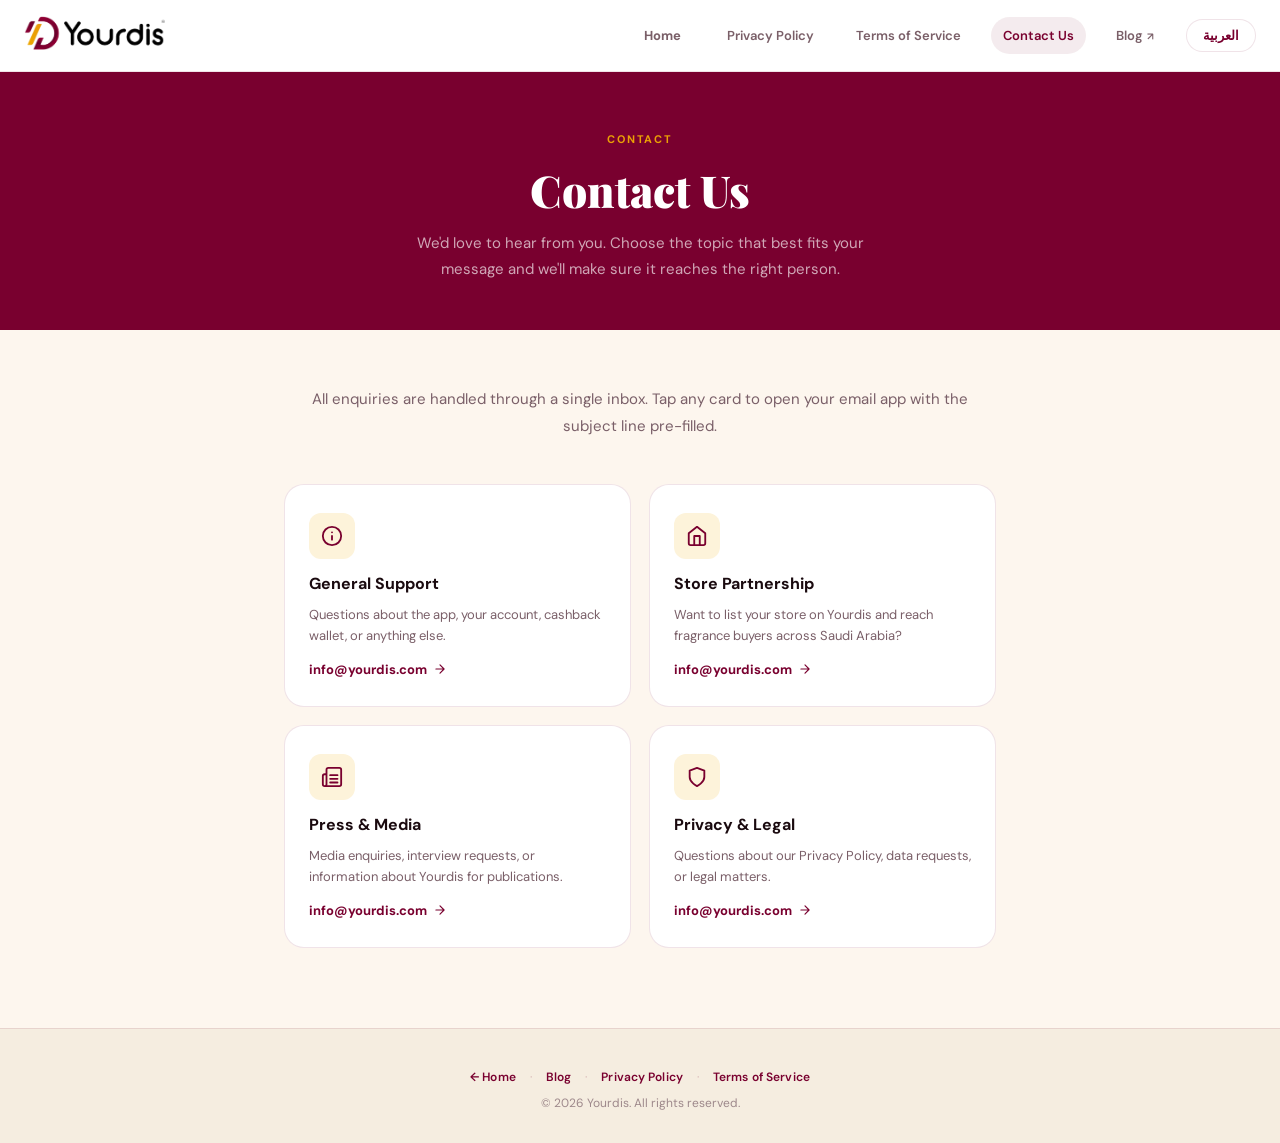
==== commit 2f01d21a: "Initial website upload" ====
--- a/contact-us.html
+++ b/contact-us.html
@@ -55,18 +55,6 @@
 a { text-decoration: none; color: inherit; }
 button { cursor: pointer; border: none; background: none; font-family: inherit; }
 
-/* ─── Lang toggle (landing) ─── */
-#lang-toggle {
-  position: fixed; top: 20px; right: 24px; z-index: 1000;
-  background: var(--white); border: 1.5px solid var(--border);
-  border-radius: 50px; padding: 8px 18px;
-  font-size: 13px; font-weight: 600; color: var(--crimson);
-  box-shadow: 0 2px 14px rgba(121,0,47,0.10);
-  transition: background 0.2s, color 0.2s;
-}
-body.ar #lang-toggle { right: auto; left: 24px; }
-#lang-toggle:hover { background: var(--crimson); color: #fff; }
-
 /* ─── Shared Nav (inner pages) ─── */
 .site-nav {
   background: var(--white); border-bottom: 1.5px solid var(--border);
@@ -75,15 +63,24 @@
   position: sticky; top: 0; z-index: 100;
 }
 .site-nav .nav-logo img { height: 34px; width: auto; display: block; }
-.site-nav .nav-right { display: flex; align-items: center; gap: 20px; }
-.nav-back {
-  display: flex; align-items: center; gap: 6px;
+.site-nav .nav-right { display: flex; align-items: center; gap: 20px; flex-wrap: wrap; }
+.site-nav .nav-links { display: flex; align-items: center; gap: 18px; flex-wrap: wrap; }
+.site-nav .nav-link {
   font-size: 13px; font-weight: 600; color: var(--muted);
-  cursor: pointer; transition: color 0.2s;
-  background: none; border: none; font-family: inherit;
-}
-.nav-back:hover { color: var(--crimson); }
-.nav-back svg { width: 16px; height: 16px; }
+  padding: 10px 12px; border-radius: 999px; transition: background 0.2s, color 0.2s, transform 0.2s;
+}
+.site-nav .nav-link:hover,
+.site-nav .nav-link:focus-visible {
+  background: rgba(121,0,47,0.08);
+  color: var(--crimson);
+  transform: translateY(-1px);
+}
+.site-nav .nav-link.external::after {
+  content: '\2197';
+  font-size: 0.8em;
+  margin-inline-start: 4px;
+}
+.site-nav .nav-logo a { display: inline-flex; align-items: center; gap: 8px; }
 .nav-lang-toggle {
   background: var(--white); border: 1.5px solid var(--border);
   border-radius: 50px; padding: 7px 16px;
@@ -436,16 +433,8 @@
 
 </script>
 
-<nav class="site-nav">
-  <a class="nav-logo" href="index.html"><img src="logo_Light.png" alt="Yourdis" /></a>
-  <div class="nav-right">
-    <a class="nav-back" href="index.html">
-      <svg viewBox="0 0 24 24" fill="none" stroke="currentColor" stroke-width="2" stroke-linecap="round" stroke-linejoin="round"><path d="M19 12H5M12 5l-7 7 7 7"/></svg>
-      <span data-i18n="nav_back_home"></span>
-    </a>
-    <button class="nav-lang-toggle js-lang-toggle" onclick="toggleLang()"></button>
-  </div>
-</nav>
+<div data-shared-header></div>
+<script src="shared-header.js"></script>
 
 <div class="contact-hero">
   <p class="contact-hero-label" data-i18n="contact_label"></p>
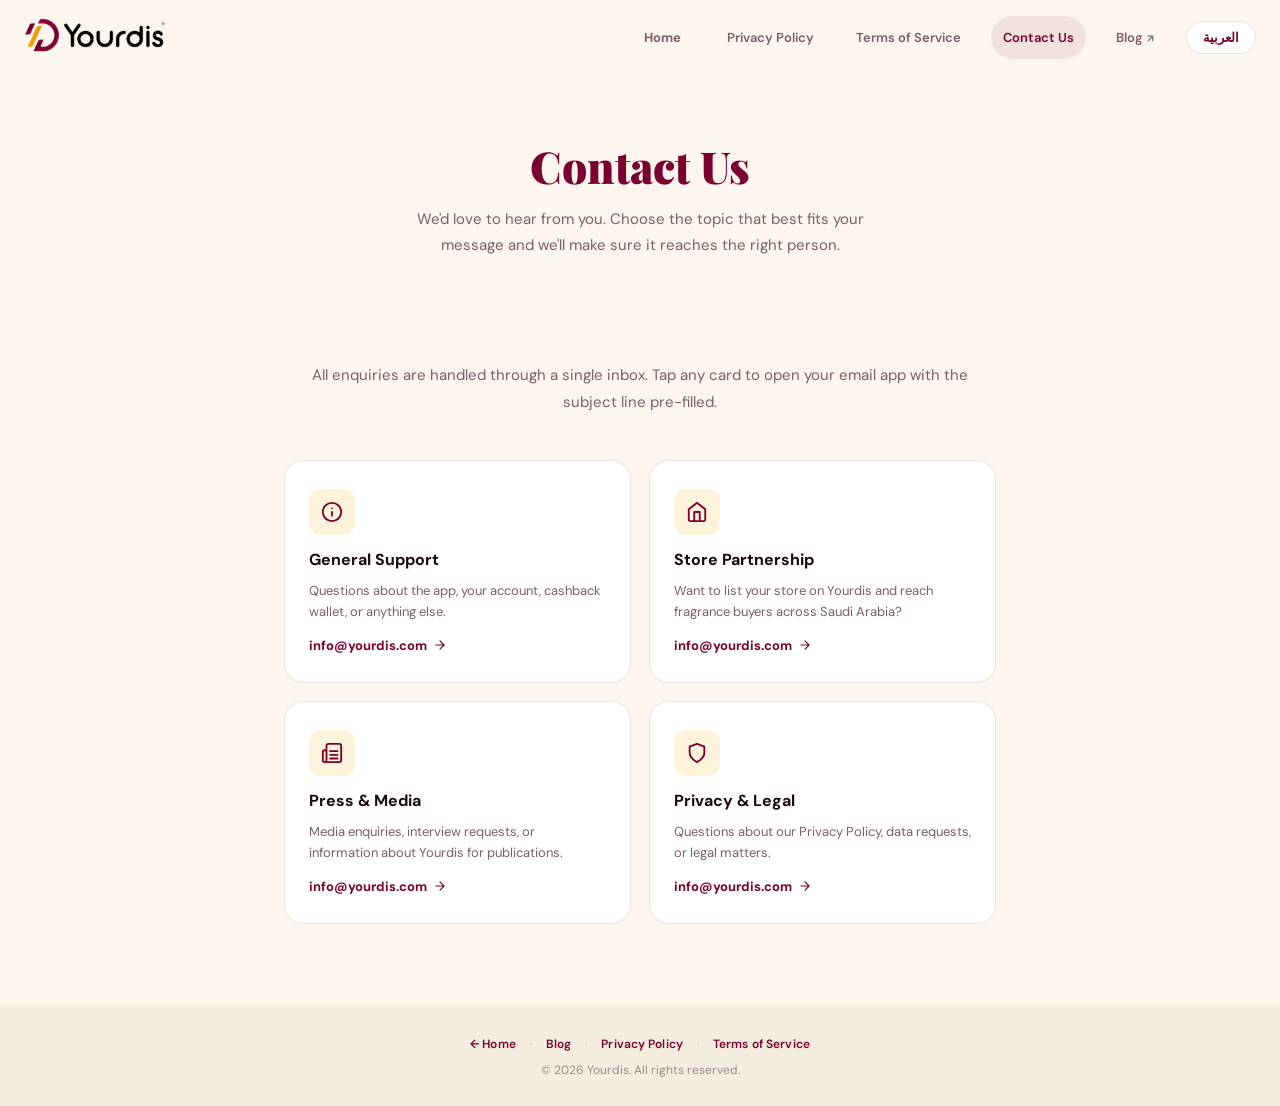
==== commit a4eefc99: "Redesign landing sliders, unify shared header/footer, and rebalance section colors - Merge KPI stats" ====
--- a/contact-us.html
+++ b/contact-us.html
@@ -12,8 +12,8 @@
 <meta property="og:title" content="Contact Us – Yourdis" />
 <meta property="og:description" content="Get in touch with Yourdis — support, store partnership, press, or legal inquiries." />
 <meta property="og:image" content="https://yourdis.com/og-image.png" />
-<link rel="icon" type="image/png" href="icon_Light.png" />
-<link rel="apple-touch-icon" href="icon_Light.png" />
+<link rel="icon" type="image/png" href="assets/icon_Light.png" />
+<link rel="apple-touch-icon" href="assets/icon_Light.png" />
 <link rel="alternate" hreflang="en" href="https://yourdis.com/contact-us/" />
 <link rel="alternate" hreflang="ar" href="https://yourdis.com/contact-us/" />
 <link rel="alternate" hreflang="x-default" href="https://yourdis.com/contact-us/" />
@@ -21,7 +21,7 @@
 <link rel="preconnect" href="https://fonts.gstatic.com" crossorigin />
 <link href="https://fonts.googleapis.com/css2?family=Playfair+Display:wght@700;900&family=DM+Sans:wght@400;500;600&family=Cairo:wght@400;600;700;900&display=swap" rel="stylesheet" />
 
-<script src="translations.js"></script>
+<script src="translations.js" defer></script>
 
 <style>
 /* ══════════════════════════════════════════
@@ -44,6 +44,8 @@
   --white: #ffffff;
   --radius: 20px;
   --radius-sm: 12px;
+  --ease-out: cubic-bezier(0.16, 1, 0.3, 1);
+  --dur-base: 250ms;
 }
 
 /* ─── Reset & Base ─── */
@@ -55,40 +57,6 @@
 a { text-decoration: none; color: inherit; }
 button { cursor: pointer; border: none; background: none; font-family: inherit; }
 
-/* ─── Shared Nav (inner pages) ─── */
-.site-nav {
-  background: var(--white); border-bottom: 1.5px solid var(--border);
-  padding: 16px 24px;
-  display: flex; justify-content: space-between; align-items: center;
-  position: sticky; top: 0; z-index: 100;
-}
-.site-nav .nav-logo img { height: 34px; width: auto; display: block; }
-.site-nav .nav-right { display: flex; align-items: center; gap: 20px; flex-wrap: wrap; }
-.site-nav .nav-links { display: flex; align-items: center; gap: 18px; flex-wrap: wrap; }
-.site-nav .nav-link {
-  font-size: 13px; font-weight: 600; color: var(--muted);
-  padding: 10px 12px; border-radius: 999px; transition: background 0.2s, color 0.2s, transform 0.2s;
-}
-.site-nav .nav-link:hover,
-.site-nav .nav-link:focus-visible {
-  background: rgba(121,0,47,0.08);
-  color: var(--crimson);
-  transform: translateY(-1px);
-}
-.site-nav .nav-link.external::after {
-  content: '\2197';
-  font-size: 0.8em;
-  margin-inline-start: 4px;
-}
-.site-nav .nav-logo a { display: inline-flex; align-items: center; gap: 8px; }
-.nav-lang-toggle {
-  background: var(--white); border: 1.5px solid var(--border);
-  border-radius: 50px; padding: 7px 16px;
-  font-size: 13px; font-weight: 600; color: var(--crimson);
-  transition: background 0.2s, color 0.2s;
-}
-.nav-lang-toggle:hover { background: var(--crimson); color: #fff; }
-
 /* ─── Shared Sections ─── */
 section { padding: 100px 24px; }
 .container { max-width: 1100px; margin: 0 auto; }
@@ -112,28 +80,6 @@
 .fade-up-d3 { transition-delay: 0.30s; }
 .fade-up-d4 { transition-delay: 0.40s; }
 
-/* ─── Shared Footer ─── */
-.site-footer { background: var(--parchment); border-top: 1.5px solid var(--border); padding: 40px 24px 32px; }
-.footer-top { display: flex; justify-content: space-between; align-items: center; gap: 20px; flex-wrap: wrap; padding-bottom: 24px; border-bottom: 1px solid var(--border); margin-bottom: 24px; }
-.footer-logo img { height: 36px; width: auto; display: block; }
-.footer-socials { display: flex; align-items: center; gap: 10px; }
-.footer-social-link { display: flex; align-items: center; justify-content: center; width: 38px; height: 38px; background: var(--white); border: 1.5px solid var(--border); border-radius: 50%; color: var(--muted); transition: background 0.2s, color 0.2s, border-color 0.2s, transform 0.2s; }
-.footer-social-link:hover { background: var(--crimson); border-color: var(--crimson); color: #fff; transform: translateY(-2px); }
-.footer-social-link svg { width: 16px; height: 16px; display: block; }
-.footer-bottom { display: flex; justify-content: space-between; align-items: center; gap: 16px; flex-wrap: wrap; }
-.footer-links { display: flex; gap: 24px; flex-wrap: wrap; }
-.footer-links a, .footer-links button { font-size: 13px; color: var(--muted); transition: color 0.2s; background: none; border: none; font-family: inherit; cursor: pointer; padding: 0; }
-.footer-links a:hover, .footer-links button:hover { color: var(--crimson); }
-.footer-copy { font-size: 12px; color: var(--muted); opacity: 0.7; }
-.footer-quick-links { display: flex; flex-wrap: wrap; align-items: center; gap: 6px 14px; }
-.footer-quick-links a, .footer-quick-links button {
-  font-size: 12px; font-weight: 600; color: var(--crimson);
-  background: none; border: none; font-family: inherit;
-  cursor: pointer; padding: 0; transition: opacity 0.2s;
-  letter-spacing: 0.01em; white-space: nowrap;
-}
-.footer-quick-links a:hover, .footer-quick-links button:hover { opacity: 0.65; }
-.footer-quick-sep { color: rgba(121,0,47,0.25); font-size: 12px; user-select: none; line-height: 1; }
 
 /* ══════════════════════════════════════════
    LANDING PAGE
@@ -198,8 +144,8 @@
 .feat-card { background: var(--cream); border-radius: var(--radius); padding: 32px 28px; border: 1.5px solid var(--border); transition: box-shadow 0.3s; }
 .feat-card:hover { box-shadow: 0 12px 40px rgba(121,0,47,0.08); }
 .feat-card.featured { background: var(--crimson); border-color: transparent; grid-column: span 2; display: grid; grid-template-columns: 1fr 1fr; gap: 44px; align-items: center; }
-.feat-card.sell { background: linear-gradient(135deg, #FEF8EC, #FDF3D5); border-color: rgba(234,160,5,0.25); grid-column: span 2; display: grid; grid-template-columns: 1fr 1fr; gap: 44px; align-items: center; }
-.feat-card.history { background: #2A1520; border-color: transparent; grid-column: span 2; display: grid; grid-template-columns: 1fr 1fr; gap: 44px; align-items: center; }
+.feat-card.sell { background: linear-gradient(135deg, var(--cream), var(--gold-pale)); border-color: rgba(234,160,5,0.25); grid-column: span 2; display: grid; grid-template-columns: 1fr 1fr; gap: 44px; align-items: center; }
+.feat-card.history { background: #4C0025; border-color: transparent; grid-column: span 2; display: grid; grid-template-columns: 1fr 1fr; gap: 44px; align-items: center; }
 .feat-icon { width: 50px; height: 50px; background: var(--gold-pale); border-radius: 13px; display: flex; align-items: center; justify-content: center; margin-bottom: 20px; }
 .feat-icon svg { width: 23px; height: 23px; color: var(--crimson); }
 .feat-card.featured .feat-icon { background: rgba(234,160,5,0.18); }
@@ -231,7 +177,7 @@
 .sell-mock-header { display: flex; align-items: center; gap: 10px; margin-bottom: 16px; padding-bottom: 14px; border-bottom: 1px solid rgba(121,0,47,0.09); }
 .sell-mock-avatar { width: 34px; height: 34px; background: var(--gold-pale); border-radius: 50%; display: flex; align-items: center; justify-content: center; font-size: 13px; font-weight: 700; color: var(--crimson); }
 .sell-mock-username { font-size: 13px; font-weight: 600; color: var(--ink); }
-.sell-mock-badge { background: rgba(234,160,5,0.14); color: #9a6e00; font-size: 10px; font-weight: 700; padding: 2px 9px; border-radius: 20px; margin-inline-start: auto; }
+.sell-mock-badge { background: rgba(234,160,5,0.14); color: var(--crimson); font-size: 10px; font-weight: 700; padding: 2px 9px; border-radius: 20px; margin-inline-start: auto; }
 .sell-mock-city { font-size: 11px; color: var(--muted); }
 .sell-mock-body { font-size: 13px; color: var(--ink); line-height: 1.6; margin-bottom: 14px; }
 .sell-mock-price { font-family: 'Playfair Display', serif; font-size: 22px; font-weight: 900; color: var(--crimson); margin-bottom: 14px; }
@@ -278,7 +224,7 @@
 .comm-post-header { display: flex; justify-content: space-between; align-items: center; margin-bottom: 10px; }
 .comm-badge { font-size: 10px; font-weight: 700; padding: 3px 10px; border-radius: 20px; letter-spacing: 0.05em; }
 .comm-badge.inquiry { background: rgba(121,0,47,0.09); color: var(--crimson); }
-.comm-badge.sale { background: rgba(234,160,5,0.14); color: #9a6e00; }
+.comm-badge.sale { background: rgba(234,160,5,0.14); color: var(--crimson); }
 .comm-badge.article { background: rgba(30,100,200,0.09); color: #1a5cbf; }
 .comm-post-user { font-size: 12px; color: var(--muted); font-weight: 500; }
 .comm-post-text { font-size: 14px; color: var(--ink); line-height: 1.6; margin-bottom: 10px; }
@@ -314,11 +260,11 @@
 /* ══════════════════════════════════════════
    LEGAL PAGES (privacy, terms)
 ══════════════════════════════════════════ */
-.doc-hero { background: var(--crimson); padding: 60px 24px 48px; text-align: center; }
+.doc-hero { background: var(--cream); padding: 136px 24px 48px; text-align: center; }
 .doc-hero-label { font-size: 11px; font-weight: 700; letter-spacing: 0.18em; text-transform: uppercase; color: var(--gold); margin-bottom: 14px; }
-.doc-hero-title { font-family: 'Playfair Display', serif; font-size: clamp(28px, 5vw, 44px); font-weight: 900; color: #fff; margin-bottom: 12px; }
+.doc-hero-title { font-family: 'Playfair Display', serif; font-size: clamp(28px, 5vw, 44px); font-weight: 900; color: var(--crimson); margin-bottom: 12px; }
 body.ar .doc-hero-title { font-family: 'Cairo', sans-serif; }
-.doc-hero-date { font-size: 13px; color: rgba(255,255,255,0.55); }
+.doc-hero-date { font-size: 13px; color: var(--muted); }
 .doc-content { max-width: 760px; margin: 0 auto; padding: 60px 24px 80px; }
 .doc-intro { background: var(--white); border-radius: 16px; padding: 28px 32px; border: 1.5px solid var(--border); margin-bottom: 48px; font-size: 15px; color: var(--muted); line-height: 1.8; }
 .doc-section { margin-bottom: 44px; }
@@ -342,11 +288,11 @@
 /* ══════════════════════════════════════════
    CONTACT PAGE
 ══════════════════════════════════════════ */
-.contact-hero { background: var(--crimson); padding: 60px 24px 48px; text-align: center; }
+.contact-hero { background: var(--cream); padding: 136px 24px 48px; text-align: center; }
 .contact-hero-label { font-size: 11px; font-weight: 700; letter-spacing: 0.18em; text-transform: uppercase; color: var(--gold); margin-bottom: 14px; }
-.contact-hero-title { font-family: 'Playfair Display', serif; font-size: clamp(28px, 5vw, 44px); font-weight: 900; color: #fff; margin-bottom: 12px; }
+.contact-hero-title { font-family: 'Playfair Display', serif; font-size: clamp(28px, 5vw, 44px); font-weight: 900; color: var(--crimson); margin-bottom: 12px; }
 body.ar .contact-hero-title { font-family: 'Cairo', sans-serif; }
-.contact-hero-sub { font-size: 15px; color: rgba(255,255,255,0.65); max-width: 460px; margin: 0 auto; line-height: 1.7; }
+.contact-hero-sub { font-size: 15px; color: var(--muted); max-width: 460px; margin: 0 auto; line-height: 1.7; }
 .contact-content { max-width: 760px; margin: 0 auto; padding: 56px 24px 80px; }
 .contact-intro { font-size: 15px; color: var(--muted); line-height: 1.8; margin-bottom: 44px; text-align: center; }
 .contact-cards { display: grid; grid-template-columns: 1fr 1fr; gap: 18px; }
@@ -378,11 +324,6 @@
   .features-grid { grid-template-columns: 1fr; }
   .feat-card.featured, .feat-card.sell, .feat-card.history { grid-column: span 1; grid-template-columns: 1fr; }
   .contact-cards { grid-template-columns: 1fr; }
-  .site-footer { padding: 32px 20px 24px; }
-  .footer-top { flex-direction: column; align-items: center; text-align: center; }
-  .footer-bottom { flex-direction: column; align-items: center; gap: 10px; text-align: center; }
-  .footer-quick-links { justify-content: center; }
-  .footer-links { justify-content: center; }
 }
 
 </style>
@@ -407,6 +348,15 @@
 function applyTranslations() {
   document.querySelectorAll('[data-i18n]').forEach(el => {
     el.innerHTML = t(el.dataset.i18n);
+  });
+  document.querySelectorAll('[data-i18n-aria]').forEach(el => {
+    el.setAttribute('aria-label', t(el.dataset.i18nAria));
+  });
+  document.querySelectorAll('a[data-subject-en]').forEach(el => {
+    const subject = currentLang === 'ar' ? el.dataset.subjectAr : el.dataset.subjectEn;
+    const url = new URL(el.href);
+    url.searchParams.set('subject', subject);
+    el.href = url.toString();
   });
 }
 
@@ -434,10 +384,9 @@
 </script>
 
 <div data-shared-header></div>
-<script src="shared-header.js"></script>
+<script src="shared-header.js" defer></script>
 
 <div class="contact-hero">
-  <p class="contact-hero-label" data-i18n="contact_label"></p>
   <h1 class="contact-hero-title" data-i18n="contact_title"></h1>
   <p class="contact-hero-sub" data-i18n="contact_sub"></p>
 </div>
@@ -446,28 +395,28 @@
   <p class="contact-intro" data-i18n="contact_intro"></p>
   <div class="contact-cards">
 
-    <a href="mailto:info@yourdis.com?subject=Support%20Request%20%E2%80%93%20Yourdis" class="contact-card">
+    <a href="mailto:info@yourdis.com?subject=Support%20Request%20%E2%80%93%20Yourdis" data-subject-en="Support Request – Yourdis" data-subject-ar="طلب دعم – يوردس" class="contact-card">
       <div class="contact-card-icon"><svg viewBox="0 0 24 24" fill="none" stroke="currentColor" stroke-width="2" stroke-linecap="round" stroke-linejoin="round"><circle cx="12" cy="12" r="10"/><path d="M12 16v-4M12 8h.01"/></svg></div>
       <div class="contact-card-title" data-i18n="contact_card1_title"></div>
       <div class="contact-card-desc" data-i18n="contact_card1_desc"></div>
       <div class="contact-card-action"><span>info@yourdis.com</span><svg viewBox="0 0 24 24" fill="none" stroke="currentColor" stroke-width="2" stroke-linecap="round" stroke-linejoin="round"><path d="M5 12h14M12 5l7 7-7 7"/></svg></div>
     </a>
 
-    <a href="mailto:info@yourdis.com?subject=Store%20Partnership%20Inquiry" class="contact-card">
+    <a href="mailto:info@yourdis.com?subject=Store%20Partnership%20Inquiry" data-subject-en="Store Partnership Inquiry" data-subject-ar="استفسار شراكة متجر" class="contact-card">
       <div class="contact-card-icon"><svg viewBox="0 0 24 24" fill="none" stroke="currentColor" stroke-width="2" stroke-linecap="round" stroke-linejoin="round"><path d="M3 9l9-7 9 7v11a2 2 0 0 1-2 2H5a2 2 0 0 1-2-2z"/><polyline points="9 22 9 12 15 12 15 22"/></svg></div>
       <div class="contact-card-title" data-i18n="contact_card2_title"></div>
       <div class="contact-card-desc" data-i18n="contact_card2_desc"></div>
       <div class="contact-card-action"><span>info@yourdis.com</span><svg viewBox="0 0 24 24" fill="none" stroke="currentColor" stroke-width="2" stroke-linecap="round" stroke-linejoin="round"><path d="M5 12h14M12 5l7 7-7 7"/></svg></div>
     </a>
 
-    <a href="mailto:info@yourdis.com?subject=Press%20Inquiry" class="contact-card">
+    <a href="mailto:info@yourdis.com?subject=Press%20Inquiry" data-subject-en="Press Inquiry" data-subject-ar="استفسار إعلامي" class="contact-card">
       <div class="contact-card-icon"><svg viewBox="0 0 24 24" fill="none" stroke="currentColor" stroke-width="2" stroke-linecap="round" stroke-linejoin="round"><path d="M4 22h16a2 2 0 0 0 2-2V4a2 2 0 0 0-2-2H8a2 2 0 0 0-2 2v16a2 2 0 0 1-2 2zm0 0a2 2 0 0 1-2-2v-9c0-1.1.9-2 2-2h2"/><path d="M18 14h-8M18 10h-8M18 18h-8"/></svg></div>
       <div class="contact-card-title" data-i18n="contact_card3_title"></div>
       <div class="contact-card-desc" data-i18n="contact_card3_desc"></div>
       <div class="contact-card-action"><span>info@yourdis.com</span><svg viewBox="0 0 24 24" fill="none" stroke="currentColor" stroke-width="2" stroke-linecap="round" stroke-linejoin="round"><path d="M5 12h14M12 5l7 7-7 7"/></svg></div>
     </a>
 
-    <a href="mailto:info@yourdis.com?subject=Privacy%20%2F%20Legal%20Matter" class="contact-card">
+    <a href="mailto:info@yourdis.com?subject=Privacy%20%2F%20Legal%20Matter" data-subject-en="Privacy / Legal Matter" data-subject-ar="خصوصية / شأن قانوني" class="contact-card">
       <div class="contact-card-icon"><svg viewBox="0 0 24 24" fill="none" stroke="currentColor" stroke-width="2" stroke-linecap="round" stroke-linejoin="round"><path d="M12 22s8-4 8-10V5l-8-3-8 3v7c0 6 8 10 8 10z"/></svg></div>
       <div class="contact-card-title" data-i18n="contact_card4_title"></div>
       <div class="contact-card-desc" data-i18n="contact_card4_desc"></div>
@@ -477,24 +426,11 @@
   </div>
 </div>
 
-<footer class="site-footer">
-  <div class="footer-bottom" style="flex-direction:column;align-items:center;gap:10px;padding:0">
-    <div class="footer-quick-links" style="justify-content:center">
-      <a href="index.html" data-i18n="nav_back_home"></a>
-      <span class="footer-quick-sep">·</span>
-      <a href="https://blog.yourdis.com" target="_blank" rel="noopener" data-i18n="footer_blog"></a>
-      <span class="footer-quick-sep">·</span>
-      <a href="privacy-policy.html" data-i18n="footer_privacy"></a>
-      <span class="footer-quick-sep">·</span>
-      <a href="terms-of-service.html" data-i18n="footer_terms"></a>
-    </div>
-    <div class="footer-copy" data-i18n="footer_copy"></div>
-  </div>
-</footer>
-
-<script>applyLang();</script>
+<div data-shared-footer></div>
+<script src="shared-footer.js" defer></script>
+
 <script>
-applyLang();
+document.addEventListener('DOMContentLoaded', applyLang);
 </script>
 </body>
 </html>
